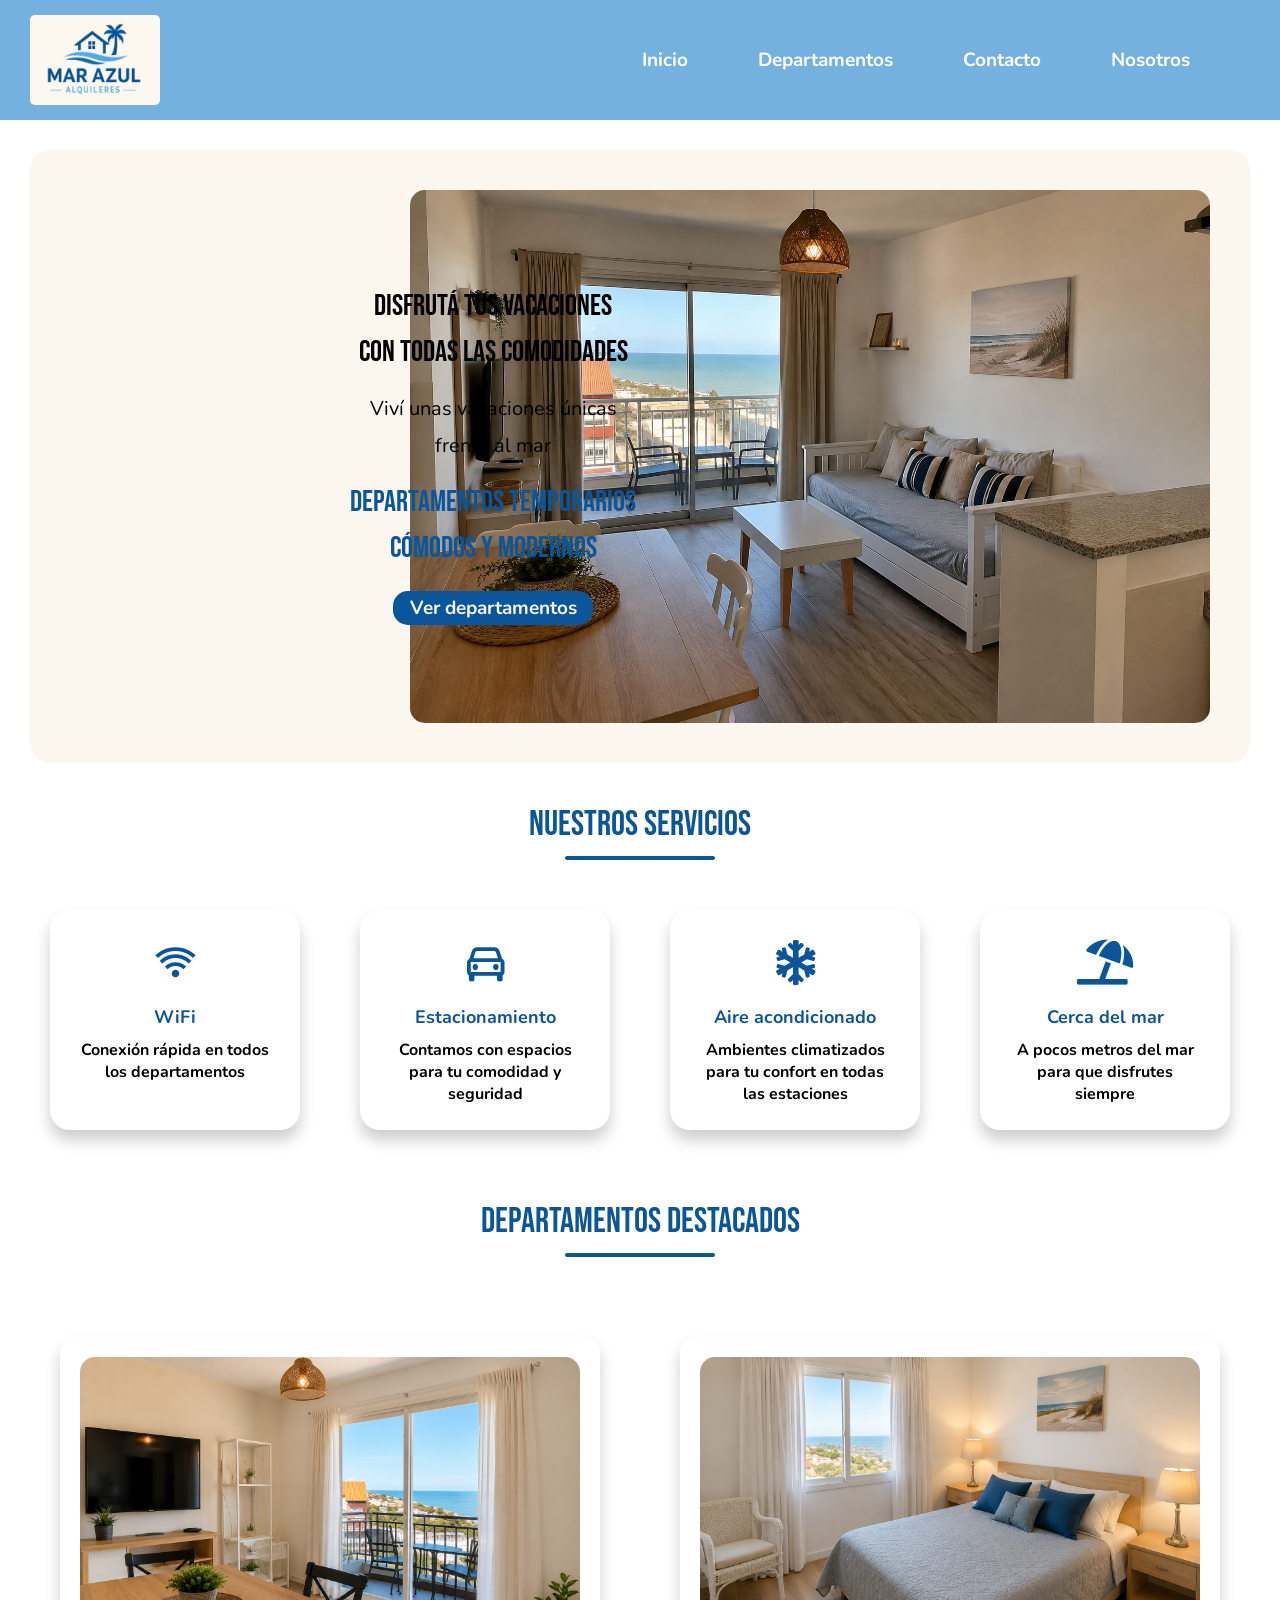
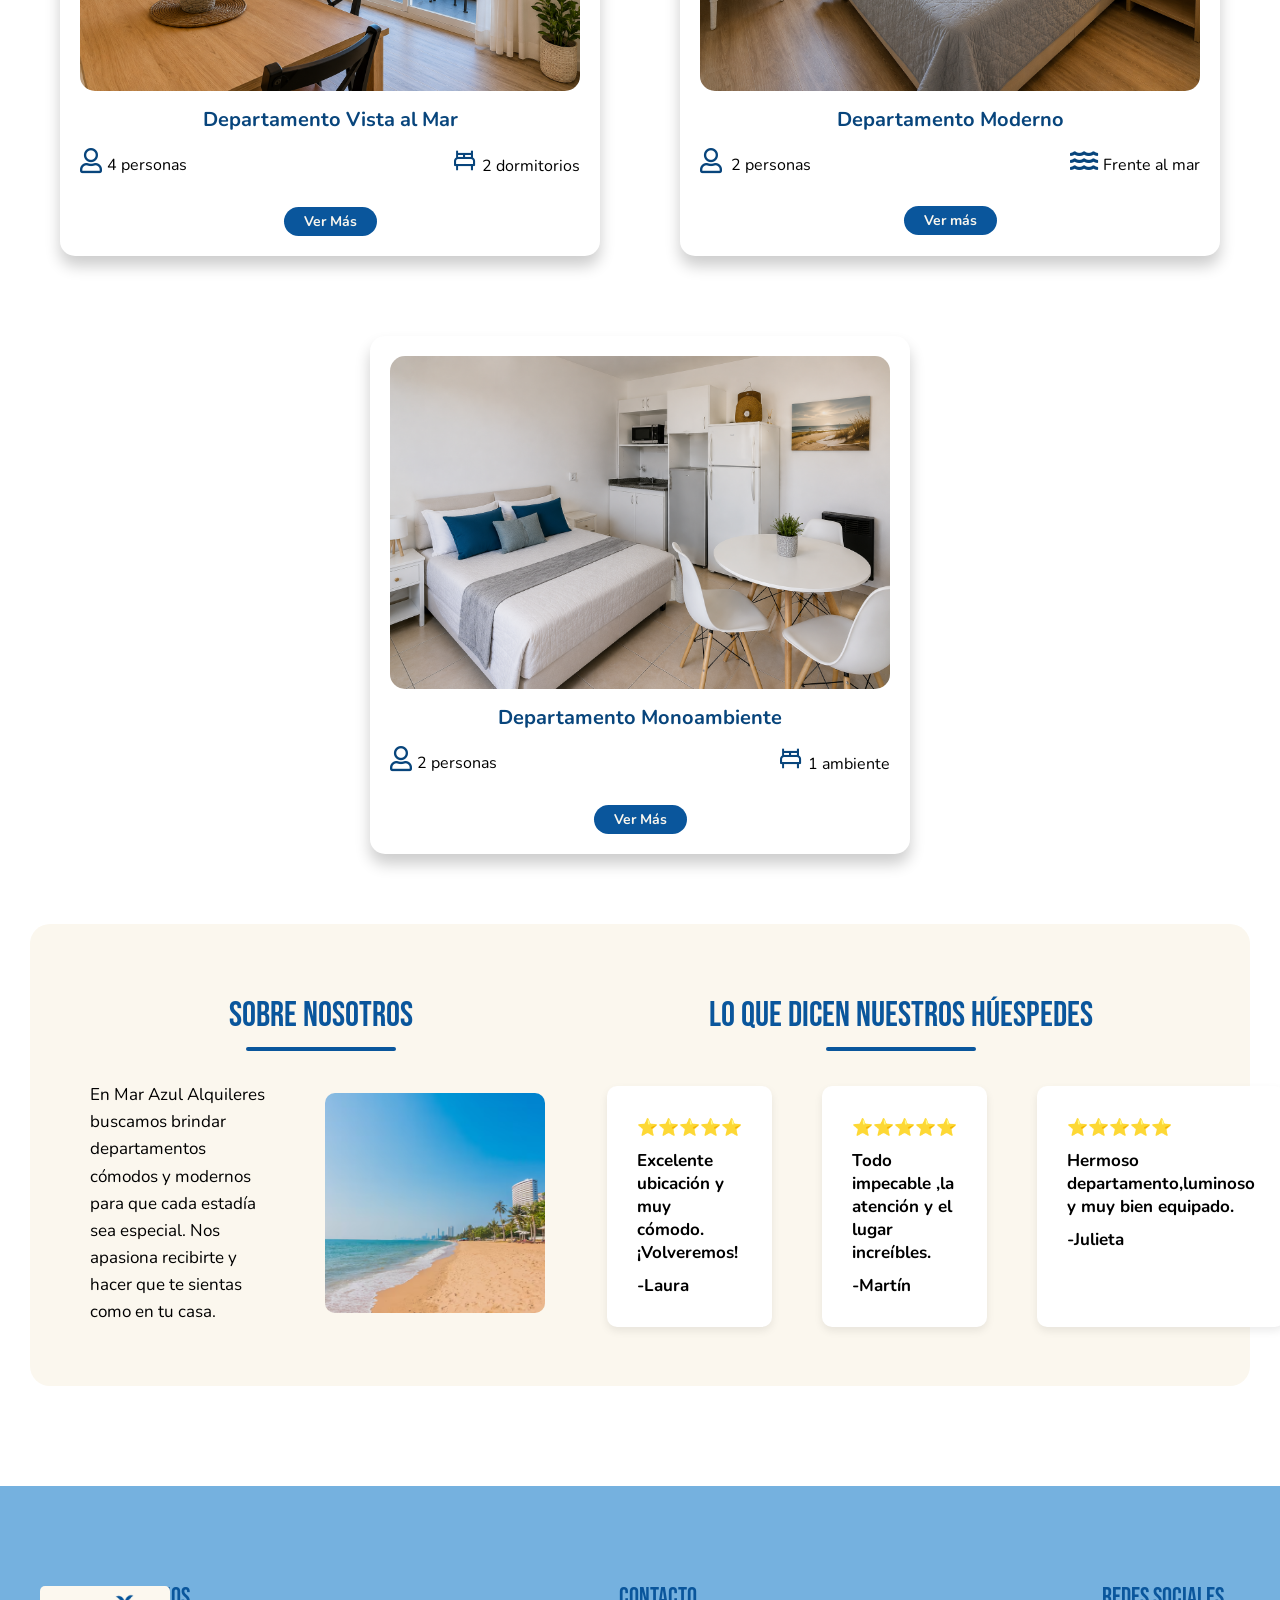
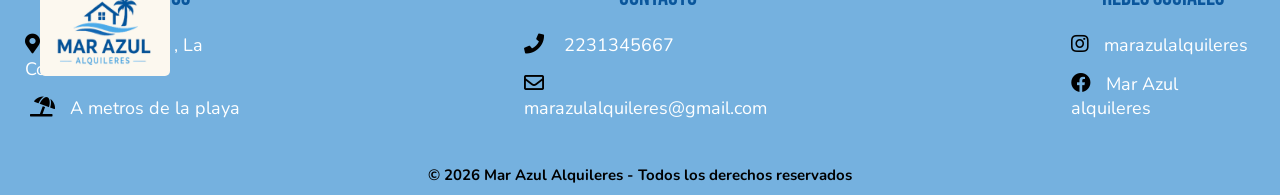
==== index.html @ 5d528a3d "Primeros avances del proyecto" ====
<!DOCTYPE html>
<html lang="es">

<head>
    <meta charset="UTF-8">
    <meta name="viewport" content="width=device-width, initial-scale=1.0">
    <title>Mar Azul - Departamentos</title>

    <!--ICONOS-->
    <link href='https://unpkg.com/boxicons@2.1.4/css/boxicons.min.css' rel='stylesheet'>
    <link rel="stylesheet" href="https://cdnjs.cloudflare.com/ajax/libs/font-awesome/5.15.4/css/all.min.css">

    <!--ESTILOS CSS-->
    <link rel="stylesheet" href="styles.css">

    <!--TIPOGRAFÍAS DE GOOGLE FONTS-->
    <link href="https://fonts.googleapis.com/css2?family=Nunito:wght@400;700&display=swap" rel="stylesheet">
    <link href="https://fonts.googleapis.com/css2?family=Bebas+Neue&display=swap" rel="stylesheet">

    <!--FAVICON-->
    <link rel="icon" type="image/png" href="/img/favicon-96x96.png">
</head>

<body>

    <header>
        <nav>
            <!--LOGO-->
            <img src="/img/Logo.png" alt="Logo Mar Azul">

            <!--MENÚ DE NAVEGACIÓN-->
            <ul>
                <li>
                    <a href="index.html">Inicio</a>
                </li>

                <li>
                    <a href="departamentos.html">Departamentos</a>
                </li>

                <li>
                    <a href="contacto.html">Contacto</a>
                </li>

                <li>
                    <a href="nosotros.html">Nosotros</a>
                </li>

            </ul>
        </nav>
    </header>

    <main>
        <!--INICIO-->

        <section class="inicio">

            <div class="inicio-texto">

                <div class="texto1">
                    <p>Disfrutá tus vacaciones</p>
                    <p>con todas las comodidades</p>
                </div>

                <div class="texto2">
                    <p>Viví unas vacaciones únicas</p>
                    <p> frente al mar</p>
                </div>

                <div class="texto3">
                    <p>Departamentos temporarios</p>
                    </p>cómodos y modernos </p>
                </div>

                <a href="departamentos.html">Ver departamentos</a>
            </div>

            <div class="inicio-img">
                <img src="img/imagen-inicio.png" alt="departamento">
            </div>

        </section>


        <!--SERVICIOS-->

        <section class="servicios">

            <h1>NUESTROS SERVICIOS</h1>

            <div class="contenedor-servicios">

                <!--SERVICIO 1-->
                <article class="servicio">

                    <i class='bx bx-wifi'></i>
                    <h4>WiFi</h4>
                    <p>Conexión rápida en todos los departamentos</p>

                </article>

                <!-- SERVICIO 2-->
                <article class="servicio">

                    <i class='bx bx-car'></i>
                    <h4>Estacionamiento</h4>
                    <p>Contamos con espacios para tu comodidad y seguridad</p>

                </article>

                <!--SERVICIO 3-->
                <article class="servicio">

                    <i class="fas fa-snowflake"></i>
                    <h4>Aire acondicionado</h4>
                    <p>Ambientes climatizados para tu confort en todas las estaciones</p>

                </article>


                <!--SERVICIO 4-->
                <article class="servicio">

                    <i class="fas fa-umbrella-beach"></i>
                    <h4>Cerca del mar </h4>
                    <p>A pocos metros del mar para que disfrutes siempre</p>

                </article>

            </div>

        </section>


        <!--DEPARTAMENTOS DESTACADOS-->

        <section class="departamentos-destacados">

            <h2>DEPARTAMENTOS DESTACADOS</h2>

            <div class="contenedor-deptodestacados">

                <!--DEPARTAMENTO 1-->

                <article class="depto-destacado">

                    <img src="/img/deptodestacado1.png" alt="Departamento destacado">

                    <div class="info-depto">

                        <h4>Departamento Vista al Mar</h4>

                        <div class="datos-depto">

                            <p><i class="far fa-user"></i>4 personas</p>

                            <p><i class='bx bx-bed'></i>2 dormitorios</p>

                        </div>

                        <a href="#">Ver Más</a>
                    </div>

                </article>



                <!--DEPARTAMENTO 2-->

                <article class="depto-destacado">

                    <img src="/img/deptodestacado2.png" alt="Departamento destacado">

                    <div class="info-depto">

                        <h4>Departamento Moderno</h4>

                        <div class="datos-depto">

                            <p><i class="far fa-user"></i> 2 personas</p>

                            <p><i class="fas fa-water"></i>Frente al mar</p>

                        </div>

                        <a href="#">Ver más</a>

                    </div>

                </article>


                <!--DEPARTAMENTO 3-->

                <article class="depto-destacado">

                    <img src="/img/deptodestacado3.png" alt="Departamento destacado">

                    <div class="info-depto">

                        <h4>Departamento Monoambiente</h4>

                        <div class="datos-depto">

                            <p><i class="far fa-user"></i>2 personas</p>

                            <p><i class='bx bx-bed'></i>1 ambiente</p>

                        </div>

                        <a href="#">Ver Más</a>
                    </div>

                </article>

            </div>

        </section>


        <!--INFORMACIÓN PARA EL CLIENTE-->

        <section class="informacion-cliente">

            <!--SOBRE NOSOTROS-->

            <div class="sobre-nosotros">

                <h2>SOBRE NOSOTROS</h2>

                <div class="contenido-nosotros">

                    <p>En Mar Azul Alquileres buscamos brindar departamentos cómodos y modernos para que cada estadía
                        sea
                        especial.
                        Nos apasiona recibirte y hacer que te sientas como en tu casa.
                    </p>
                    <img src="/img/playa.png" alt="paisaje de playa">

                </div>

            </div>

            <!--OPINIONES DE HÚESPEDES-->

            <div class="opiniones-huespedes">

                <h2>LO QUE DICEN NUESTROS HÚESPEDES</h2>

                <div class="contenedor-opiniones">

                    <!--HÚESPED 1 -->

                    <article class="huesped">
                        <p>⭐⭐⭐⭐⭐</p>
                        <p>Excelente ubicación y muy cómodo.¡Volveremos!</p>
                        <p>-Laura</p>
                    </article>

                    <!--HÚESPED 2 -->

                    <article class="huesped">
                        <p>⭐⭐⭐⭐⭐</p>
                        <p>Todo impecable ,la atención y el lugar increíbles.</p>
                        <p>-Martín</p>
                    </article>

                    <!--HÚESPED 3 -->

                    <article class="huesped">
                        <p>⭐⭐⭐⭐⭐</p>
                        <p>Hermoso departamento,luminoso y muy bien equipado.</p>
                        <p>-Julieta</p>

                    </article>

                </div>
            </div>
        </section>
    </main>


    <!--PIE DE PÁGINA-->

    <footer>

        <!--LOGO-->

        <img src="/img/Logo.png" alt="Logo Mar Azul">

        <div class="footer">

            <!--UBICACIÓN-->

            <div class="footer-ubicacion">

                <h4>ENCONTRANOS</h4>

                <a href="#"><i class="fas fa-map-marker-alt"></i>San Clemente , La Costa</a>

                <p href="#"><i class="fas fa-umbrella-beach"></i>A metros de la playa</p>

            </div>

            <!--CONTACTO-->

            <div class="footer-contacto">

                <h4>CONTACTO</h4>

                <a href="#"><i class="fas fa-phone"></i> 2231345667</a>

                <a href="#"><i class="far fa-envelope"></i>marazulalquileres@gmail.com</a>

            </div>

            <!--REDES SOCIALES-->

            <div class="footer-redes">

                <h4>REDES SOCIALES</h4>

                <a href="#"><i class="fab fa-instagram"></i>marazulalquileres</a>

                <a href="#"><i class="fab fa-facebook"></i>Mar Azul alquileres</a>

            </div>

        </div>
        <p>© 2026 Mar Azul Alquileres - Todos los derechos reservados</p>

    </footer>
</body>

</html>
---- styles.css ----
/*Elimina los margenes y paddings que agrega el navegador por defecto*/
* {
    margin: 0;
    padding: 0;
    box-sizing: border-box;
    /*Hace que el tamaño de los elementos sea más fácil de controlar*/

}

/*Título*/
h1 {
    font-family: 'Bebas Neue', sans-serif;
    text-align: center;
    font-size: 35px;
    color: #0a569c;
    font-weight: normal;
    margin-top: 40px;
}

/*Agrega una línea decorativa debajo del titulo*/
 h1::after {
    content: "";
    display: block;
    width: 150px;
    height: 4px;
    background-color: #0a569c;
    margin: 10px auto;
    border-radius: 10px;
}


/*********************************MENÚ DE NAVEGACIÓN******************************/
nav {
    background-color: #75b1df;
    display: flex;
    align-items: center;
    padding: 15px 15px;
    justify-content: space-between;
}

/*Logo*/
nav img,
footer img {
    width: 130px;
    height: 90px;
    border-radius: 5px;
    margin-left: 15px;

}

/*Lista de navegación*/
nav ul {
    display: flex;
    list-style: none;
    align-items: center;
    padding-right: 40px;
    /*para correr los enlaces un poco hacia la derecha*/
}

/*Elementos de la lista de navegación*/
nav li {
    margin: 0 35px;
    /*Espacio entre los elementos*/

}

/*Enlaces del menú*/
nav a {
    text-decoration: none;
    color: #ffffff;
    font-size: 19px;
    font-weight: bold;
    font-family: 'Nunito', sans-serif;

}

/*Efectos para los enlaces del menú*/
nav a:hover {
    border-bottom: 2px solid #fbf7ee;
    /*Linea debajo*/
    padding-bottom: 5px;
    color: #dff1ff;
}




/************************** INICIO *****************************/
.inicio {
    background-color: #fbf7ee;
    padding: 40px;
    display: flex;
    justify-content: space-between;
    /* separa texto e imagen */
    align-items: center;
    margin: 30px;
    font-size: 19px;
    font-family: 'Nunito', sans-serif;
    border-radius: 20px;
}

/* Contenedor de los textos*/
.inicio-texto {
    text-align: center;
    display: flex;
    flex-direction: column;
    align-items: center;
    position: relative;
    left: 280px;
}

/*Parrafos*/
.inicio-texto p {
    margin-bottom: 10px;

}

.texto1,
.texto3 {
    text-transform: uppercase;
    font-family: 'Bebas Neue', sans-serif;
    font-size: 30px;
}

.texto2 {
    margin: 15px;
    font-size: 20px;
}

.texto3 {
    color: #0a569c;
}

/* IMAGEN */
.inicio-img {
    flex: 0 0 auto;
    /* El elemento no crece ni se achica */
    display: flex;
    justify-content: flex-start;
    /*Alinea los elementos a la izquierda (horizontalmente)*/
    align-items: center;
}

/*Imagen*/
.inicio-img img {
    width: 800px;
    height: auto;
    border-radius: 15px;
    display: block;
}

/*Botón*/
.inicio  a  {
    background-color: #0a569c;
    font-family: 'Nunito', sans-serif;
    color: #fbf7ee;
    padding: 4px;
    border-radius: 15px;
    font-weight: bold;
    text-decoration: none;
    width: 70%;
    margin-top: 15px;
    display: inline-block;

}

.inicio a:hover {
    background-color: #08457c;

}

/**************************SERVICIOS****************************/


/*Contenedor de los servicios*/
.contenedor-servicios {
    display: flex;
    flex-wrap: wrap;
    justify-content: center;
    margin: 20px;
    font-family: 'Nunito', sans-serif;
}

/*Cada caja de los servicios*/
.servicio {
    background-color: white;
    box-shadow: 0px 10px 15px rgba(0, 0, 0, 0.2);
    padding: 30px;
    text-align: center;
    margin: 30px;
    width: 250px;
    height: 220px;
    border-radius: 20px;
}

/*Iconos*/
.servicio i {
    font-size: 45px;
    color: #0a569c;
    margin-bottom: 10px;
}

/*Nombre del servicio*/
.servicio h4 {
    color: #0a569c;
    font-size: 18px;
    margin-top: 10px;
    margin-bottom: 10px;
}

/*Descripción del servicio*/
.servicio p {
    font-weight: bold;
    margin-top: 10px;
}

.servicio:hover {
    box-shadow: 0 8px 16px #3f2c0e;
}

/**********************************DEPARTAMENTOS DESTACADOS*************************/

/*Titulo*/
h2 {
    font-family: 'Bebas Neue', sans-serif;
    text-align: center;
    font-size: 35px;
    color: #0a569c;
    font-weight: normal;
    margin-top: 40px;
}

/*Contenedor de los departamentos destacados*/
.contenedor-deptodestacados{
    display: flex;
    justify-content: center;
    flex-wrap: wrap;
    margin-top: 40px;
    background-color: white;
}

/*Línea decorativa debajo del titulo*/
.departamentos-destacados h2::after {
    content: "";
    display: block;
    width: 150px;
    height: 4px;
    background-color: #0a569c;
    margin: 10px auto;
    border-radius: 10px;
}

/*Cada tarjeta de los departamentos*/
.depto-destacado {
    margin: 40px;
    background-color: white;
    border-radius: 15px;
    padding-bottom: 20px;
    box-shadow: 0px 10px 15px rgba(0, 0, 0, 0.2);
    padding: 20px;
    margin: 40px;
}

/*Imagen de cada departamento*/
.depto-destacado img , .departamento img {
    width: 500px;
    height: auto;
    border-radius: 15px;
    display: block;
}

/*Información de cada departamento*/
.info-depto {
    text-align: center;
}

/*Nombre del departamento*/
.info-depto  h4 {
    text-align: center;
    justify-content: center;
    font-family: 'Nunito', sans-serif;
    color: #08457c;
    margin: 15px;
    font-size: 20px;

}

.datos-depto {
    display: flex;
    justify-content: space-between;
    align-items: center;
    margin: 15px 0;
}

.datos-depto  p {
    margin: 0;
    font-family: 'Nunito', sans-serif;
}

/*Iconos*/
.info-depto  i {
    color: #08457c;
    font-size: 25px;
    margin-right: 5px;
}

/*Botón de ver más*/
.info-depto  a {
    background-color: #0a569c;
    font-family: 'Nunito', sans-serif;
    color: #fbf7ee;
    padding: 5px 20px;
    border-radius: 15px;
    font-weight: bold;
    text-decoration: none;
    margin-top: 15px;
    display: inline-block;
    font-size: 14px;
}

.info-depto a:hover {
    background-color: #08457c;
}

/******************INFORMACIÓN PARA EL CLIENTE ***************************/

/* Contenedor principal de la sección */
.informacion-cliente {
    background-color: #fbf7ee;
    padding: 30px;
    display: flex;
    /* Coloca las columnas una al lado de la otra */
    font-family: 'Nunito', sans-serif;
    font-size: 17px;
    margin: 30px;
    border-radius: 20px;
    justify-content: space-between;
    /* Separa las dos columnas */

}

/* Línea decorativa debajo de los títulos */
.informacion-cliente h2::after {
    content: "";
    display: block;
    width: 150px;
    height: 4px;
    background-color: #0a569c;
    margin: 10px auto;
    border-radius: 10px;
}

/****************** SOBRE NOSOTROS ***************************/

/* Columna izquierda */
.sobre-nosotros {
    width: 45%;
}

/* Contenedor del texto y la imagen */
.contenido-nosotros {
    display: flex;
    align-items: center;
    margin: 30px;
    margin-left: 30px;
}

/* Párrafos de la sección */
.sobre-nosotros p {
    font-size: 17px;
    line-height: 1.6;
    /* Espaciado entre líneas */
    width: 40%;
}

/* Imagen de la sección */
.sobre-nosotros img {
    width: 220px;
    height: 220px;
    border-radius: 10px;
    object-fit: cover;
    margin-left: 50px;
}

/****************** OPINIONES DE HUÉSPEDES ***************************/

/* Columna derecha */
.opiniones-huespedes {
    width: 55%;
}

/* Contenedor de las tarjetas de opiniones */
.contenedor-opiniones {
    display: flex;
    /* Tarjetas una al lado de la otra */

}

/* Tarjeta individual de opinión */
.huesped {
    background-color: white;
    margin: 25px;
    border-radius: 10px;
    padding: 20px;
    box-shadow: 0px 4px 8px rgba(0, 0, 0, 0.08);

}

/* Texto principal de cada opinión */
.huesped p {
    font-weight: bold;
    margin: 10px;
}


/************************DEPARTAMENTOS*********************************/

/*Titulo de la página*/
.departamentos h1{
    margin-top: 50px;
    margin-bottom: 50px;
}
/*Contenedor de los departamentos*/
.contenedor-departamentos{
    display: flex;
    flex-wrap: wrap;
    justify-content: center;
    
}
/*Cada tarjeta de los departamentos */
.departamento{
    width: 500px; /* probá entre 400 y 450 */
    background-color: white;
    border-radius: 15px;
    padding: 20px;
    box-shadow: 0px 10px 15px rgba(0, 0, 0, 0.2);
    box-sizing: border-box;
    margin: 30px;
}
/*Imágemes*/
.departamento img{
   width: 100%;
    height: 280px;
    object-fit: cover;
    border-radius: 15px;
    display: block;
}
/*Precio de cada departamento*/
.precio {
    font-family: 'Nunito', sans-serif;
    color: #08457c;
    margin: 15px;
    font-size: 20px;
}
/*Descripción de cada departamento*/
.depto-descripcion{
  font-family: 'Nunito', sans-serif;
  font-size: 17px;
  font-weight: 700;
}



/*****************************PIE DE PÁGINA*************************/

footer {
    background-color: #75b1df;
    padding: 10px;
    padding-top: 0;
    margin-top: 100px;
    font-family: 'Nunito', sans-serif;
}

footer img {
    position: relative;
    top: 100px;
    margin-left: 30px;
}

.footer {
    display: flex;
    justify-content: center;
}

.footer-ubicacion,
.footer-contacto {
    margin-right: 250px;
}

.footer h4 {
    font-family: 'Bebas Neue', sans-serif;
    color: #0a569c;
    font-size: 25px;
    font-weight: normal;
    margin-bottom: 20px;
    text-align: center;

}

.footer a,
.footer p {
    color: white;
    font-size: 18px;
    margin: 15px;
    font-weight: normal;
    text-decoration: none;
    display: block;

}

.footer i {
    font-size: 20px;
    margin-right: 15px;
    color: black;
}

footer p {
    font-weight: bold;
    text-align: center;
    margin-top: 30px;
    font-size: 15px;
}
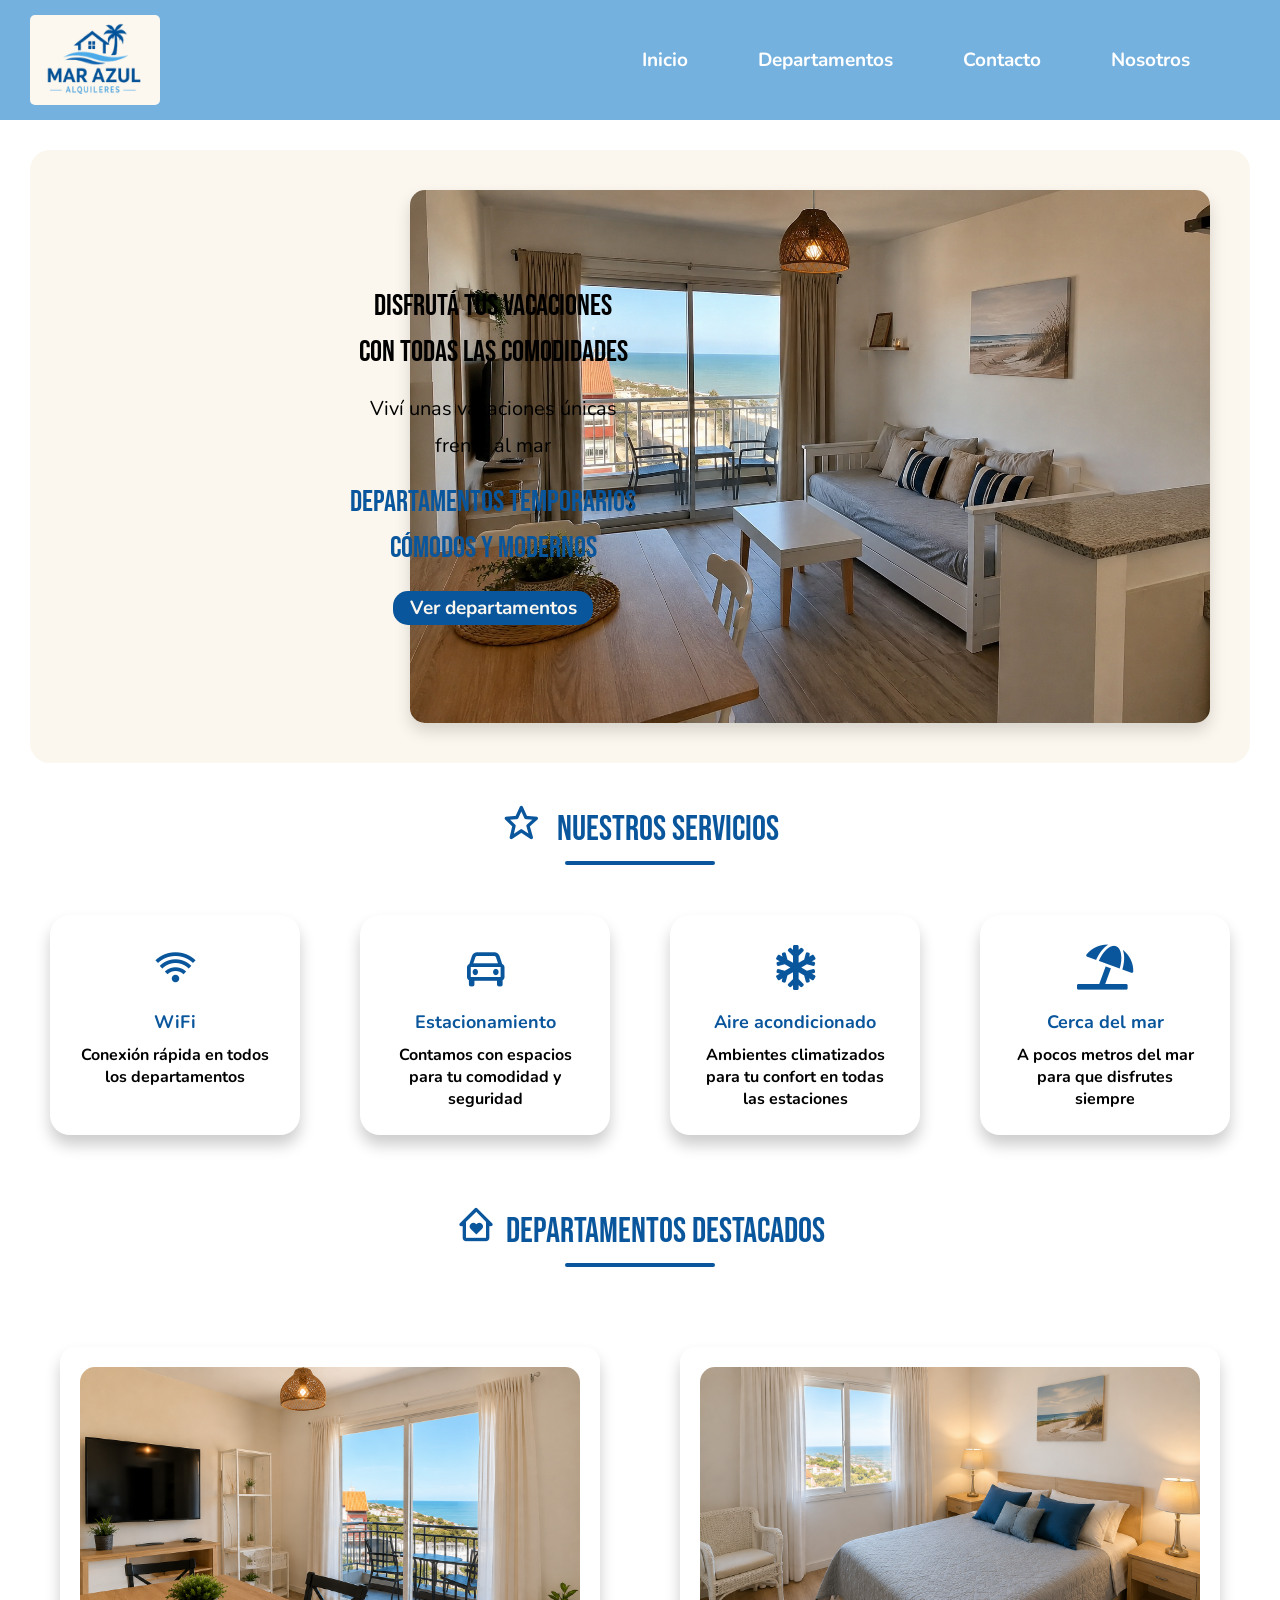
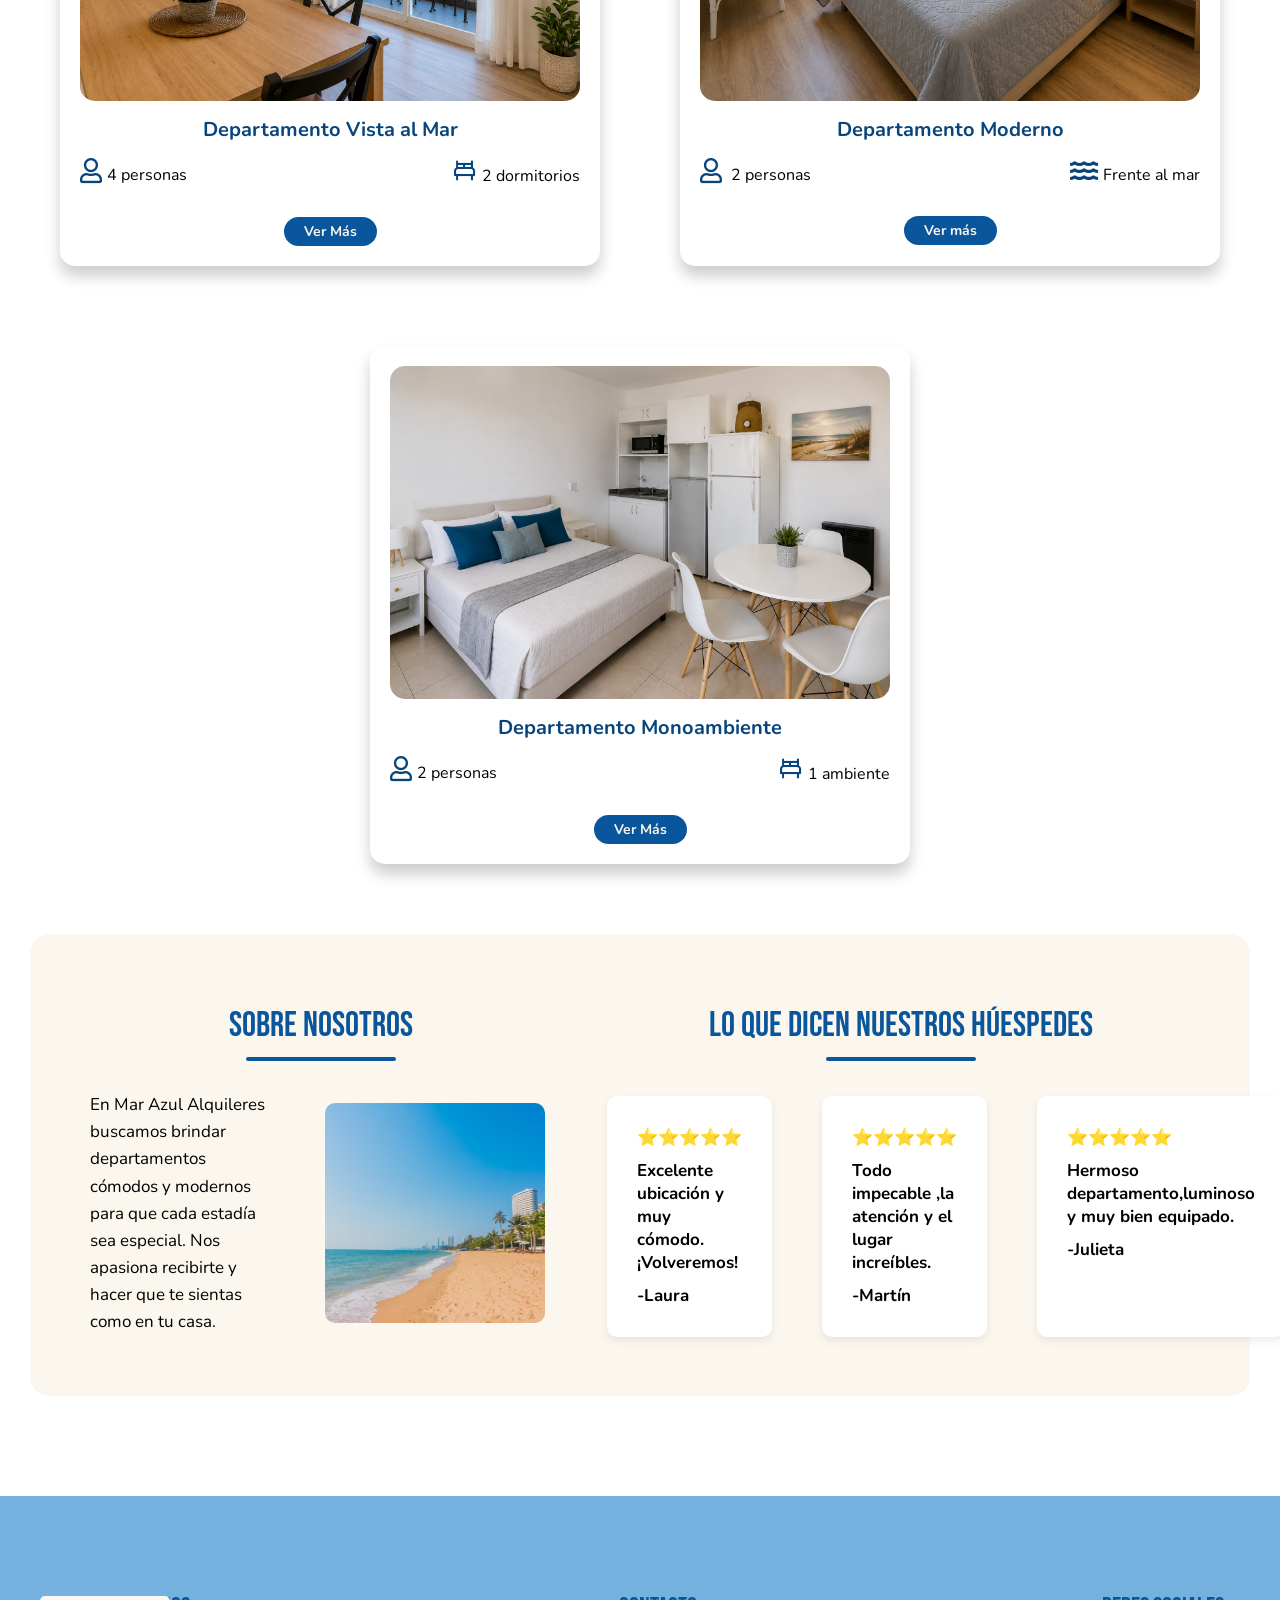
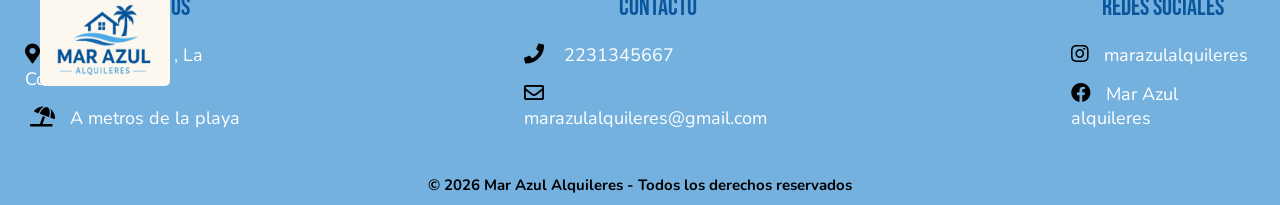
==== commit 1cf348ac: "Agrego página de detalle de departamentos y mejoras de diseño" ====
--- a/index.html
+++ b/index.html
@@ -50,7 +50,7 @@
         </nav>
     </header>
 
-    <main>
+    <html>
         <!--INICIO-->
 
         <section class="inicio">
@@ -86,7 +86,7 @@
 
         <section class="servicios">
 
-            <h1>NUESTROS SERVICIOS</h1>
+            <h1><i class='bx bx-star'></i> NUESTROS SERVICIOS</h1>
 
             <div class="contenedor-servicios">
 
@@ -136,7 +136,7 @@
 
         <section class="departamentos-destacados">
 
-            <h2>DEPARTAMENTOS DESTACADOS</h2>
+            <h2><i class='bx bx-home-heart'></i>DEPARTAMENTOS DESTACADOS</h2>
 
             <div class="contenedor-deptodestacados">
 
@@ -158,7 +158,7 @@
 
                         </div>
 
-                        <a href="#">Ver Más</a>
+                        <a href="/Departamentos/vista_al_mar.html">Ver Más</a>
                     </div>
 
                 </article>
@@ -240,6 +240,8 @@
                 </div>
 
             </div>
+          
+        </main>
 
             <!--OPINIONES DE HÚESPEDES-->
 
@@ -277,7 +279,7 @@
                 </div>
             </div>
         </section>
-    </main>
+    
 
 
     <!--PIE DE PÁGINA-->
--- a/styles.css
+++ b/styles.css
@@ -17,8 +17,12 @@
     margin-top: 40px;
 }
 
+body {
+    font-family: 'Nunito', sans-serif;
+}
+
 /*Agrega una línea decorativa debajo del titulo*/
- h1::after {
+h1::after {
     content: "";
     display: block;
     width: 150px;
@@ -95,7 +99,6 @@
     align-items: center;
     margin: 30px;
     font-size: 19px;
-    font-family: 'Nunito', sans-serif;
     border-radius: 20px;
 }
 
@@ -147,12 +150,13 @@
     height: auto;
     border-radius: 15px;
     display: block;
+    box-shadow: 0 8px 16px rgba(0, 0, 0, 0.15);
 }
 
 /*Botón*/
-.inicio  a  {
+.inicio a,
+button {
     background-color: #0a569c;
-    font-family: 'Nunito', sans-serif;
     color: #fbf7ee;
     padding: 4px;
     border-radius: 15px;
@@ -172,17 +176,18 @@
 /**************************SERVICIOS****************************/
 
 
-/*Contenedor de los servicios*/
-.contenedor-servicios {
+/*Contenedor de los servicios y nosotros*/
+.contenedor-servicios,
+.contenedor-elegirnos {
     display: flex;
     flex-wrap: wrap;
     justify-content: center;
     margin: 20px;
-    font-family: 'Nunito', sans-serif;
-}
-
-/*Cada caja de los servicios*/
-.servicio {
+}
+
+/*Cada caja de los servicios y cada elegirnos*/
+.servicio,
+.card-elegir {
     background-color: white;
     box-shadow: 0px 10px 15px rgba(0, 0, 0, 0.2);
     padding: 30px;
@@ -194,14 +199,16 @@
 }
 
 /*Iconos*/
-.servicio i {
+.servicio i,
+.card-elegir i {
     font-size: 45px;
     color: #0a569c;
     margin-bottom: 10px;
 }
 
-/*Nombre del servicio*/
-.servicio h4 {
+/*Nombre del servicio */
+.servicio h4,
+.card-elegir h4 {
     color: #0a569c;
     font-size: 18px;
     margin-top: 10px;
@@ -209,7 +216,8 @@
 }
 
 /*Descripción del servicio*/
-.servicio p {
+.servicio p,
+.card-elegir p {
     font-weight: bold;
     margin-top: 10px;
 }
@@ -231,7 +239,7 @@
 }
 
 /*Contenedor de los departamentos destacados*/
-.contenedor-deptodestacados{
+.contenedor-deptodestacados {
     display: flex;
     justify-content: center;
     flex-wrap: wrap;
@@ -262,7 +270,8 @@
 }
 
 /*Imagen de cada departamento*/
-.depto-destacado img , .departamento img {
+.depto-destacado img,
+.departamento img {
     width: 500px;
     height: auto;
     border-radius: 15px;
@@ -275,10 +284,9 @@
 }
 
 /*Nombre del departamento*/
-.info-depto  h4 {
+.info-depto h4 {
     text-align: center;
     justify-content: center;
-    font-family: 'Nunito', sans-serif;
     color: #08457c;
     margin: 15px;
     font-size: 20px;
@@ -292,22 +300,20 @@
     margin: 15px 0;
 }
 
-.datos-depto  p {
+.datos-depto p {
     margin: 0;
-    font-family: 'Nunito', sans-serif;
 }
 
 /*Iconos*/
-.info-depto  i {
+.info-depto i {
     color: #08457c;
     font-size: 25px;
     margin-right: 5px;
 }
 
 /*Botón de ver más*/
-.info-depto  a {
+.info-depto a {
     background-color: #0a569c;
-    font-family: 'Nunito', sans-serif;
     color: #fbf7ee;
     padding: 5px 20px;
     border-radius: 15px;
@@ -330,7 +336,6 @@
     padding: 30px;
     display: flex;
     /* Coloca las columnas una al lado de la otra */
-    font-family: 'Nunito', sans-serif;
     font-size: 17px;
     margin: 30px;
     border-radius: 20px;
@@ -416,20 +421,23 @@
 /************************DEPARTAMENTOS*********************************/
 
 /*Titulo de la página*/
-.departamentos h1{
+.departamentos h1 {
     margin-top: 50px;
     margin-bottom: 50px;
 }
+
 /*Contenedor de los departamentos*/
-.contenedor-departamentos{
+.contenedor-departamentos {
     display: flex;
     flex-wrap: wrap;
     justify-content: center;
-    
-}
+
+}
+
 /*Cada tarjeta de los departamentos */
-.departamento{
-    width: 500px; /* probá entre 400 y 450 */
+.departamento {
+    width: 500px;
+    /* probá entre 400 y 450 */
     background-color: white;
     border-radius: 15px;
     padding: 20px;
@@ -437,28 +445,316 @@
     box-sizing: border-box;
     margin: 30px;
 }
+
 /*Imágemes*/
-.departamento img{
-   width: 100%;
+.departamento img {
+    width: 100%;
     height: 280px;
     object-fit: cover;
     border-radius: 15px;
     display: block;
 }
+
 /*Precio de cada departamento*/
 .precio {
-    font-family: 'Nunito', sans-serif;
     color: #08457c;
     margin: 15px;
     font-size: 20px;
 }
+
+/************************PÁGINA DE CADA DEPARTAMENTOS**************************/
 /*Descripción de cada departamento*/
-.depto-descripcion{
-  font-family: 'Nunito', sans-serif;
-  font-size: 17px;
-  font-weight: 700;
-}
-
+.depto-descripcion {
+    font-size: 17px;
+    font-weight: 700;
+}
+/*Precio de cada departamento*/
+.precio-depto {
+    color: #08457c;
+    margin: 15px;
+    font-size: 22px;
+}
+/*Cada tarjeta de los departamentos */
+.detalle-departamento {
+    width: 900px;
+    background-color: white;
+    border-radius: 15px;
+    padding: 30px;
+    box-shadow: 0px 10px 15px rgba(0, 0, 0, 0.2);
+    margin: 40px auto;
+}
+/*Nombre del departamento*/
+.nombre-depto {
+    font-size: 25px !important;
+}
+/*Detalle del departamento caracteristicas y servicios*/
+.detalles-depto {
+    display: flex;
+    justify-content: center;
+    align-items: flex-start;
+    margin-top: 30px;
+}
+/*Imagen del departamento*/
+.detalle-departamento img {
+    width: 100%;
+    height: 450px;
+    object-fit: cover;
+    border-radius: 15px;
+}
+
+.caracteristicas-depto,
+.servicios-depto {
+    width: 48%;
+}
+
+.caracteristicas-depto p,
+.servicios-depto p {
+    display: flex;
+    gap: 10px;
+    margin: 10px 0;
+    font-size: 16px;
+}
+/*Boton de volver para ver todos los departamentos*/
+.boton-volver {
+    font-size: 17px !important;
+}
+
+/************************ FORMULARIO  DE CONTACTO *********************************/
+
+.formulario-contacto {
+    background-color: #fbf7ee;
+    max-width: 500px;
+    /* Ancho máximo */
+    margin: 50px auto;
+    /* Centra el formulario horizontalmente */
+    padding: 30px;
+    display: flex;
+    flex-direction: column;
+    /* Elementos uno debajo del otro */
+    font-size: 15px;
+    box-shadow: 0px 10px 15px rgba(0, 0, 0, 0.2);
+    /* Sombra */
+    border-radius: 10px;
+}
+
+/* Texto descriptivo debajo del título */
+.texto-formulario {
+    font-weight: bold;
+    text-align: center;
+    margin-bottom: 18px;
+    font-size: 18px;
+}
+
+/* Etiquetas de los campos */
+.formulario-contacto label {
+    font-weight: bold;
+    text-transform: uppercase;
+    text-align: left;
+    margin-bottom: 5px;
+}
+
+/* Campos de entrada y área de texto */
+.formulario-contacto input,
+textarea {
+    width: 100%;
+    padding: 10px;
+    margin-bottom: 15px;
+    font-family: 'Nunito', sans-serif;
+    font-size: 15px;
+    border: 1px solid #ccc;
+    border-radius: 5px;
+}
+
+/* Estilo cuando el usuario selecciona un campo */
+.formulario-contacto input:focus,
+.formulario-contacto textarea:focus {
+    outline: none;
+    /* Elimina el borde predeterminado */
+    border-color: #0a569c;
+}
+
+/* Estilo de los placeholders */
+input::placeholder,
+textarea::placeholder {
+    color: #0a569c;
+    font-size: 15px;
+    font-family: 'Nunito', sans-serif;
+    font-style: italic;
+}
+
+/* Botón de envío */
+button {
+    font-family: 'Nunito', sans-serif;
+    padding: 12px;
+    font-size: 15px;
+    border: none;
+    /* Sin borde */
+    cursor: pointer;
+    width: 100%;
+}
+
+/* Efecto al pasar el mouse sobre el botón */
+button:hover {
+    background-color: #08457c;
+}
+
+
+
+/*****************************NOSOTROS*************************/
+.nosotros h1 {
+    margin: 60px;
+}
+
+/*Iconos de los textos*/
+.nosotros h1 i,
+.texto-ubicacion h2 i,
+.servicios h1 i,
+.departamentos-destacados h2 i,
+.departamentos h1 i {
+    color: #0a569c;
+    margin-right: 10px;
+    font-size: 40px;
+}
+
+.contenedor-nosotros {
+    background-color: #fbf7ee;
+    display: flex;
+    align-items: center;
+    gap: 50px;
+    justify-content: center;
+    padding: 40px;
+    border-radius: 20px;
+    margin: 50px;
+
+}
+
+.frase {
+    color: black;
+    font-size: 25px;
+}
+
+/*Texto de nosotros*/
+.contenedor-nosotros p {
+    text-align: center;
+    font-size: 19px;
+    line-height: 1.8;
+
+}
+
+.contenedor-nosotros img {
+    width: 550px;
+    border-radius: 15px;
+    margin-left: 50px;
+    box-shadow: 0 8px 16px rgba(0, 0, 0, 0.15);
+}
+
+.texto-nosotros {
+    width: 50%;
+}
+
+/*****************************GALERÍA*************************/
+
+.galeria h2 {
+    margin: 50px;
+}
+
+.galeria h2::after {
+    content: "";
+    display: block;
+    width: 100px;
+    height: 4px;
+    background-color: #0a569c;
+    margin: 10px auto;
+    border-radius: 10px;
+}
+
+.contenedor-galeria {
+    display: flex;
+    justify-content: center;
+    flex-wrap: wrap;
+    /* permite que bajen de línea si no entran */
+}
+
+.galeria img {
+    width: 300px;
+    margin: 15px;
+    border-radius: 10px;
+    height: 200px;
+    object-fit: cover;
+}
+
+.galeria img:hover {
+    box-shadow: 0 8px 16px #3f2c0e;
+}
+
+/*****************************ELEGIRNOS*************************/
+
+.elegirnos h2::after {
+    content: "";
+    display: block;
+    width: 100px;
+    height: 4px;
+    background-color: #0a569c;
+    margin: 10px auto;
+    border-radius: 10px;
+}
+
+.card-elegir {
+    width: 300px;
+    height: 200px;
+}
+
+.card-elegir:hover {
+    box-shadow: 0 8px 16px #3f2c0e;
+}
+
+/*****************************UBICACIÓN*************************/
+
+.ubicacion {
+    background-color: #fbf7ee;
+    padding: 40px;
+    display: flex;
+    justify-content: space-between;
+    /* separa texto e imagen */
+    align-items: center;
+    margin: 50px;
+    font-size: 19px;
+    border-radius: 20px;
+}
+
+.texto-ubicacion {
+    width: 40%;
+}
+
+.texto-ubicacion h2::after {
+    content: "";
+    display: block;
+    width: 100px;
+    height: 4px;
+    background-color: #0a569c;
+    margin: 10px auto;
+    border-radius: 10px;
+}
+
+.texto-ubicacion h2 {
+    margin-bottom: 50px;
+}
+
+.texto-ubicacion p {
+    font-size: 18px;
+    line-height: 1.6;
+    text-align: center;
+    font-weight: bold;
+}
+
+.mapa {
+    width: 55%;
+}
+
+.mapa iframe {
+    width: 100%;
+    border-radius: 15px;
+}
 
 
 /*****************************PIE DE PÁGINA*************************/
